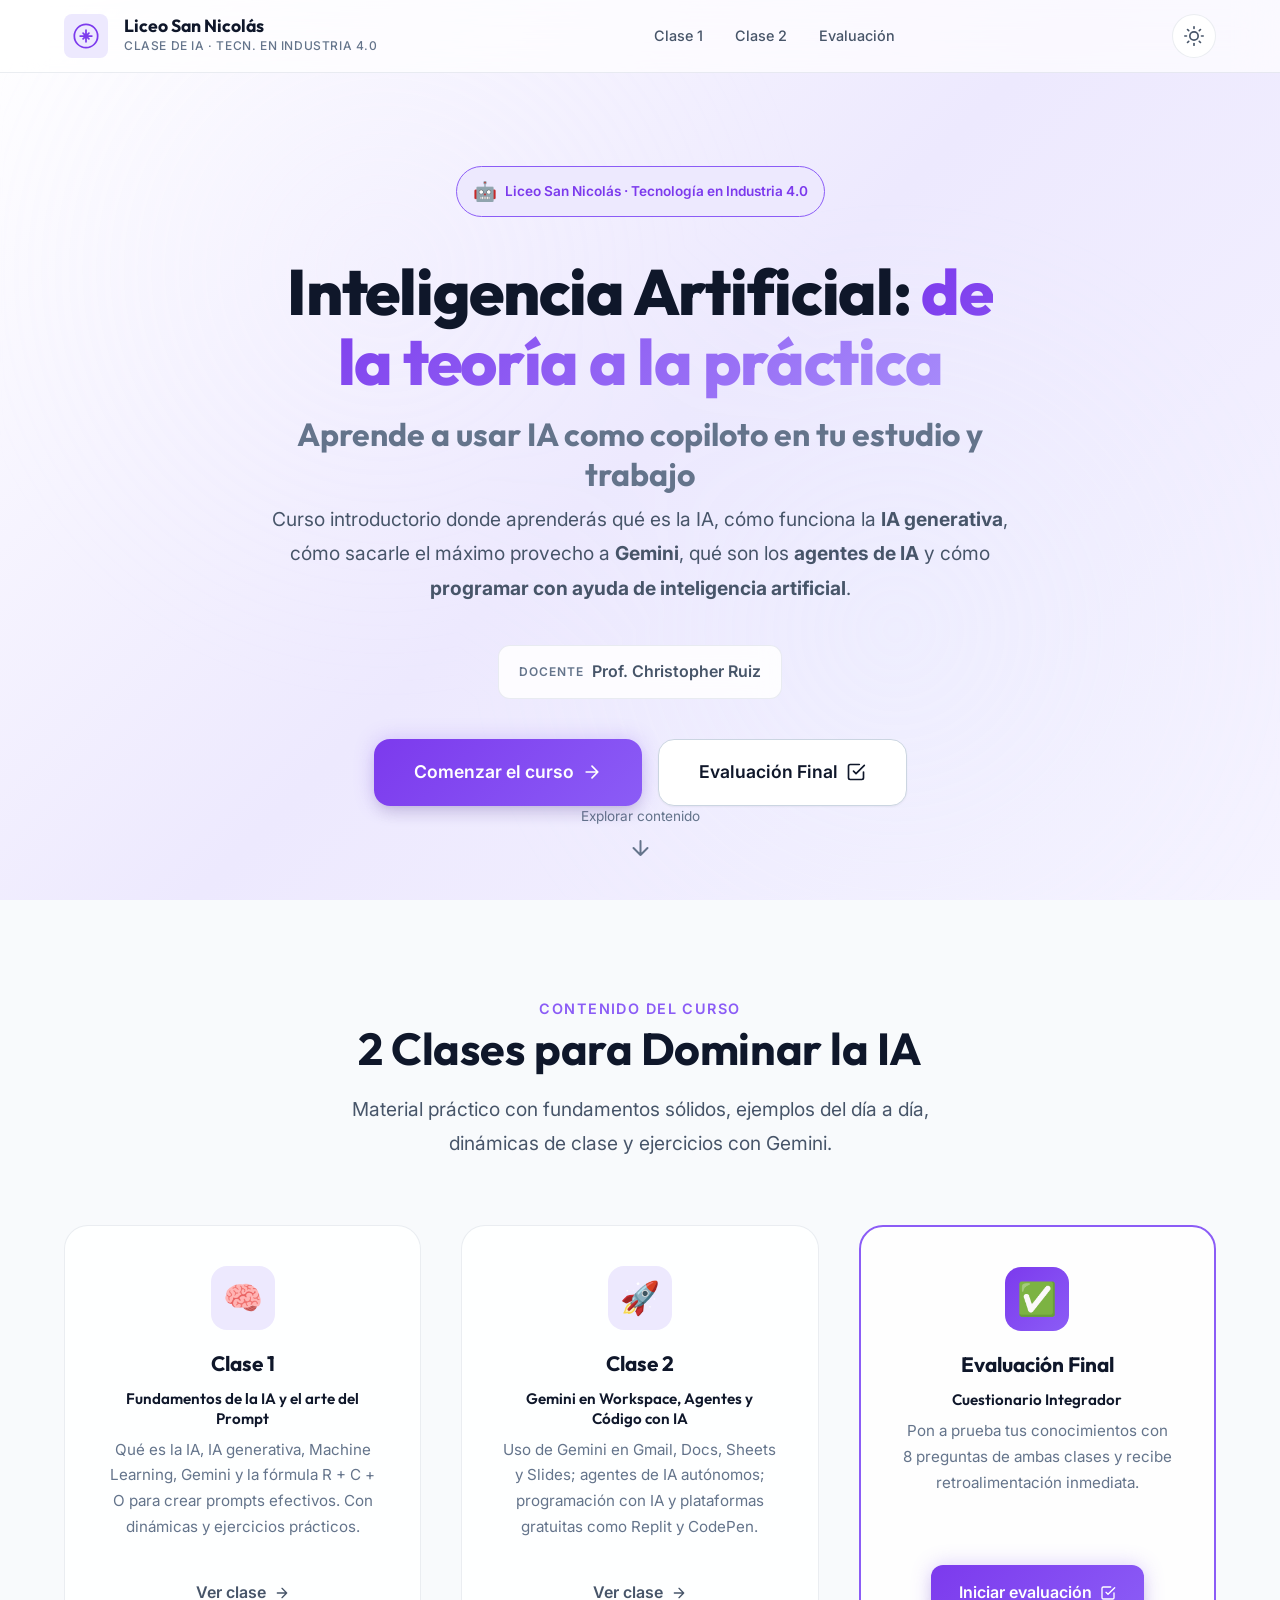
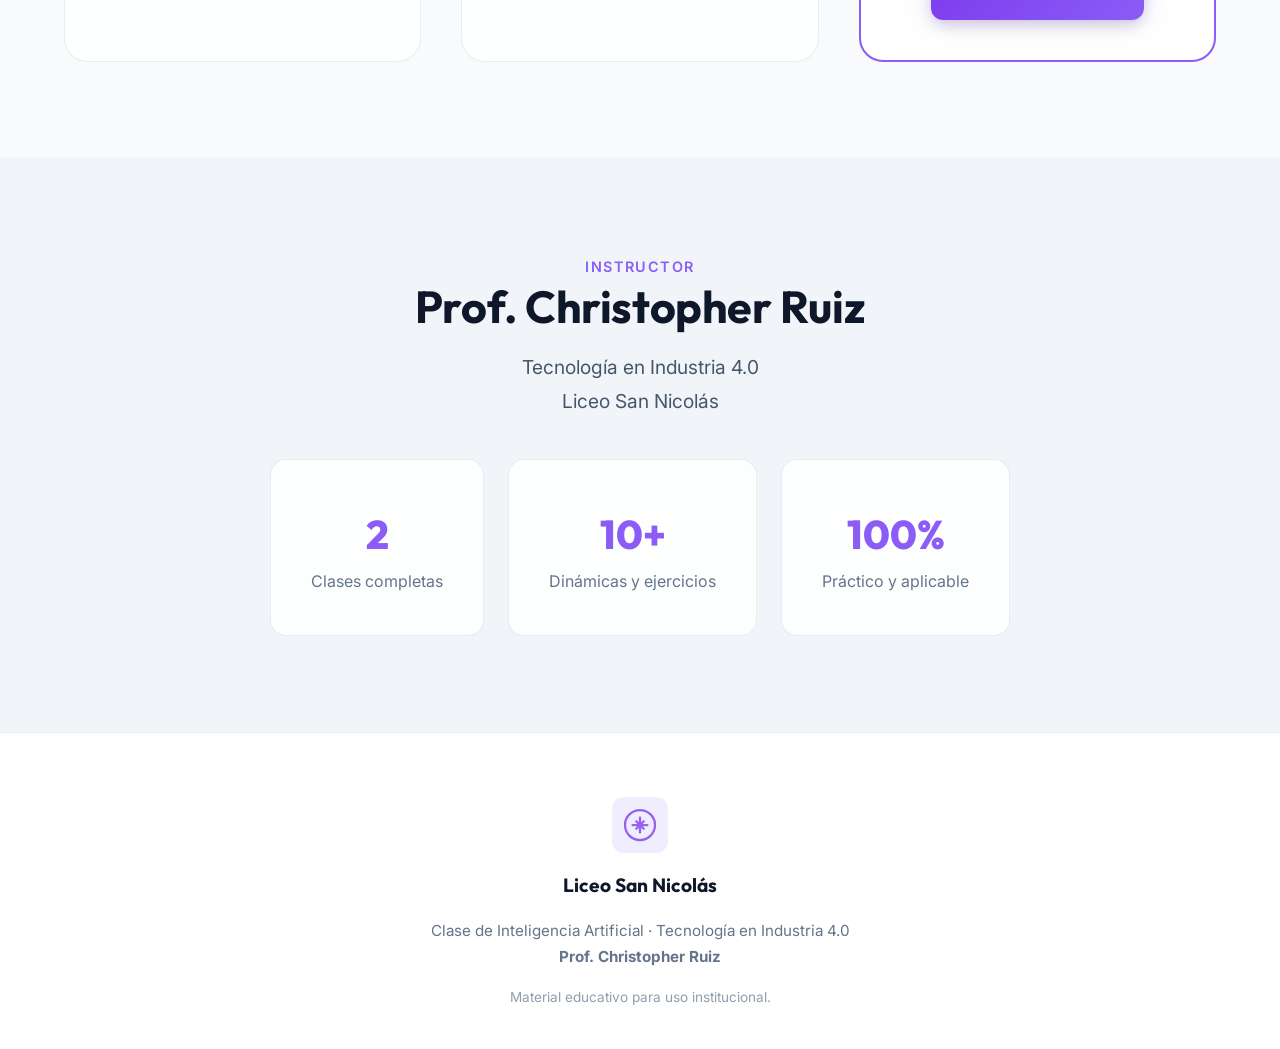
==== index.html @ 6910f7e6 "Clase de IA: curso introductorio con 2 clases, evaluacion y ejercicios practicos" ====
<!DOCTYPE html>
<html lang="es">
<head>
  <meta charset="UTF-8">
  <meta name="viewport" content="width=device-width, initial-scale=1.0">
  <title>Introducción a la Inteligencia Artificial | Liceo San Nicolás</title>
  <meta name="description" content="Curso introductorio de Inteligencia Artificial para Tecnología en Industria 4.0: IA generativa, Gemini, agentes de IA y programación con IA.">
  <link rel="stylesheet" href="assets/css/main.css">
  <link rel="stylesheet" href="assets/css/animations.css">
</head>
<body>
  <!-- NAVBAR -->
  <nav class="navbar" role="navigation" aria-label="Navegación principal">
    <div class="navbar-inner">
      <a href="index.html" class="navbar-brand">
        <svg width="44" height="44" viewBox="0 0 24 24" fill="none" xmlns="http://www.w3.org/2000/svg" style="background: var(--accent-soft); border-radius: var(--radius-sm); padding: 8px;">
          <path d="M12 2C6.48 2 2 6.48 2 12C2 17.52 6.48 22 12 22C17.52 22 22 17.52 22 12C22 6.48 17.52 2 12 2Z" stroke="var(--accent-dark)" stroke-width="1.5"/>
          <path d="M12 7V17M7 12H17M9.5 9.5L14.5 14.5M14.5 9.5L9.5 14.5" stroke="var(--accent-dark)" stroke-width="1.5" stroke-linecap="round"/>
          <circle cx="12" cy="12" r="2" fill="var(--accent-dark)"/>
        </svg>
        <div class="brand-text">
          <span class="brand-name">Liceo San Nicolás</span>
          <span class="brand-sub">Clase de IA · Tecn. en Industria 4.0</span>
        </div>
      </a>

      <div class="navbar-nav" id="main-nav">
        <a href="clases/clase1.html" class="nav-link">Clase 1</a>
        <a href="clases/clase2.html" class="nav-link">Clase 2</a>
        <a href="evaluacion.html" class="nav-link">Evaluación</a>
      </div>

      <div class="navbar-actions">
        <button class="theme-toggle" aria-label="Cambiar tema" title="Cambiar entre tema claro y oscuro">
          <svg class="sun-icon" viewBox="0 0 24 24" fill="none" stroke="currentColor" stroke-width="2" stroke-linecap="round" stroke-linejoin="round"><circle cx="12" cy="12" r="5"/><line x1="12" y1="1" x2="12" y2="3"/><line x1="12" y1="21" x2="12" y2="23"/><line x1="4.22" y1="4.22" x2="5.64" y2="5.64"/><line x1="18.36" y1="18.36" x2="19.78" y2="19.78"/><line x1="1" y1="12" x2="3" y2="12"/><line x1="21" y1="12" x2="23" y2="12"/><line x1="4.22" y1="19.78" x2="5.64" y2="18.36"/><line x1="18.36" y1="5.64" x2="19.78" y2="4.22"/></svg>
          <svg class="moon-icon" viewBox="0 0 24 24" fill="none" stroke="currentColor" stroke-width="2" stroke-linecap="round" stroke-linejoin="round" style="display:none"><path d="M21 12.79A9 9 0 1 1 11.21 3 7 7 0 0 0 21 12.79z"/></svg>
        </button>
        <button class="mobile-menu-btn" aria-label="Abrir menú" aria-expanded="false" aria-controls="main-nav">
          <svg width="24" height="24" viewBox="0 0 24 24" fill="none" stroke="currentColor" stroke-width="2" stroke-linecap="round" stroke-linejoin="round"><line x1="3" y1="12" x2="21" y2="12"/><line x1="3" y1="6" x2="21" y2="6"/><line x1="3" y1="18" x2="21" y2="18"/></svg>
        </button>
      </div>
    </div>
  </nav>

  <!-- HERO / PORTADA -->
  <section class="hero" id="inicio">
    <div class="hero-bg" style="background: radial-gradient(circle at 30% 30%, var(--accent-soft), transparent 40%), radial-gradient(circle at 70% 70%, var(--info-soft), transparent 40%);"></div>
    <div class="hero-content">
      <div class="hero-badge">
        <span style="font-size: 1.2rem;">🤖</span>
        Liceo San Nicolás · Tecnología en Industria 4.0
      </div>
      <h1 class="hero-title display">
        Inteligencia Artificial: <span class="accent">de la teoría a la práctica</span>
      </h1>
      <p class="hero-subtitle heading-lg text-muted">
        Aprende a usar IA como copiloto en tu estudio y trabajo
      </p>
      <p class="body-lg" style="margin-bottom: var(--space-xl);">
        Curso introductorio donde aprenderás qué es la IA, cómo funciona la <strong>IA generativa</strong>, cómo sacarle el máximo provecho a <strong>Gemini</strong>, qué son los <strong>agentes de IA</strong> y cómo <strong>programar con ayuda de inteligencia artificial</strong>.
      </p>
      <div class="hero-professor">
        <span class="label">Docente</span>
        <span style="font-weight: 600;">Prof. Christopher Ruiz</span>
      </div>
      <div class="hero-actions">
        <a href="#clases" class="btn btn-primary btn-lg btn-shimmer ripple">
          Comenzar el curso
          <svg width="20" height="20" viewBox="0 0 24 24" fill="none" stroke="currentColor" stroke-width="2" stroke-linecap="round" stroke-linejoin="round"><path d="M5 12h14M12 5l7 7-7 7"/></svg>
        </a>
        <a href="evaluacion.html" class="btn btn-secondary btn-lg">
          Evaluación Final
          <svg width="20" height="20" viewBox="0 0 24 24" fill="none" stroke="currentColor" stroke-width="2" stroke-linecap="round" stroke-linejoin="round"><path d="M9 11l3 3L22 4"/><path d="M21 12v7a2 2 0 01-2 2H5a2 2 0 01-2-2V5a2 2 0 012-2h11"/></svg>
        </a>
      </div>
    </div>
    <a href="#clases" class="hero-scroll" aria-label="Desplazarse hacia abajo">
      <span>Explorar contenido</span>
      <svg viewBox="0 0 24 24" fill="none" stroke="currentColor" stroke-width="2" stroke-linecap="round" stroke-linejoin="round"><path d="M12 5v14M5 12l7 7 7-7"/></svg>
    </a>
  </section>

  <!-- CLASES -->
  <section class="section" id="clases">
    <div class="container">
      <div class="text-center reveal" style="margin-bottom: var(--space-2xl);">
        <p class="body-lg" style="color: var(--accent); font-weight: 600; text-transform: uppercase; letter-spacing: 0.1em; font-size: 0.9rem;">Contenido del Curso</p>
        <h2 class="heading-xl" style="margin-bottom: var(--space-md);">2 Clases para Dominar la IA</h2>
        <p class="body-lg" style="max-width: 650px; margin: 0 auto;">
          Material práctico con fundamentos sólidos, ejemplos del día a día, dinámicas de clase y ejercicios con Gemini.
        </p>
      </div>

      <div class="classes-grid">
        <!-- Clase 1 -->
        <a href="clases/clase1.html" class="class-card reveal reveal-delay-1 glow-card">
          <div class="class-card-icon">🧠</div>
          <h3>Clase 1</h3>
          <p class="heading-md" style="margin-bottom: var(--space-sm); color: var(--text-primary);">Fundamentos de la IA y el arte del Prompt</p>
          <p>Qué es la IA, IA generativa, Machine Learning, Gemini y la fórmula R + C + O para crear prompts efectivos. Con dinámicas y ejercicios prácticos.</p>
          <span class="btn btn-ghost" style="margin-top: auto;">
            Ver clase
            <svg width="16" height="16" viewBox="0 0 24 24" fill="none" stroke="currentColor" stroke-width="2" stroke-linecap="round" stroke-linejoin="round"><path d="M5 12h14M12 5l7 7-7 7"/></svg>
          </span>
        </a>

        <!-- Clase 2 -->
        <a href="clases/clase2.html" class="class-card reveal reveal-delay-2 glow-card">
          <div class="class-card-icon">🚀</div>
          <h3>Clase 2</h3>
          <p class="heading-md" style="margin-bottom: var(--space-sm); color: var(--text-primary);">Gemini en Workspace, Agentes y Código con IA</p>
          <p>Uso de Gemini en Gmail, Docs, Sheets y Slides; agentes de IA autónomos; programación con IA y plataformas gratuitas como Replit y CodePen.</p>
          <span class="btn btn-ghost" style="margin-top: auto;">
            Ver clase
            <svg width="16" height="16" viewBox="0 0 24 24" fill="none" stroke="currentColor" stroke-width="2" stroke-linecap="round" stroke-linejoin="round"><path d="M5 12h14M12 5l7 7-7 7"/></svg>
          </span>
        </a>

        <!-- Evaluación -->
        <a href="evaluacion.html" class="class-card reveal reveal-delay-3 glow-card" style="border: 2px solid var(--accent);">
          <div class="class-card-icon" style="background: linear-gradient(135deg, var(--accent-dark), var(--accent)); color: white;">✅</div>
          <h3>Evaluación Final</h3>
          <p class="heading-md" style="margin-bottom: var(--space-sm); color: var(--text-primary);">Cuestionario Integrador</p>
          <p>Pon a prueba tus conocimientos con 8 preguntas de ambas clases y recibe retroalimentación inmediata.</p>
          <span class="btn btn-primary" style="margin-top: auto;">
            Iniciar evaluación
            <svg width="16" height="16" viewBox="0 0 24 24" fill="none" stroke="currentColor" stroke-width="2" stroke-linecap="round" stroke-linejoin="round"><path d="M9 11l3 3L22 4"/><path d="M21 12v7a2 2 0 01-2 2H5a2 2 0 01-2-2V5a2 2 0 012-2h11"/></svg>
          </span>
        </a>
      </div>
    </div>
  </section>

  <!-- INFO DOCENTE -->
  <section class="section" style="background: var(--bg-tertiary);">
    <div class="container">
      <div class="text-center reveal">
        <p class="body-lg" style="color: var(--accent); font-weight: 600; text-transform: uppercase; letter-spacing: 0.1em; font-size: 0.9rem;">Instructor</p>
        <h2 class="heading-xl" style="margin-bottom: var(--space-md);">Prof. Christopher Ruiz</h2>
        <p class="body-lg" style="max-width: 600px; margin: 0 auto var(--space-xl);">
          Tecnología en Industria 4.0<br>
          Liceo San Nicolás
        </p>
        <div style="display: flex; gap: var(--space-lg); justify-content: center; flex-wrap: wrap;">
          <div class="card" style="padding: var(--space-xl); text-align: center; min-width: 200px;">
            <div style="font-size: 2.5rem; font-weight: 800; color: var(--accent); font-family: var(--font-heading);">2</div>
            <div class="text-muted">Clases completas</div>
          </div>
          <div class="card" style="padding: var(--space-xl); text-align: center; min-width: 200px;">
            <div style="font-size: 2.5rem; font-weight: 800; color: var(--accent); font-family: var(--font-heading);">10+</div>
            <div class="text-muted">Dinámicas y ejercicios</div>
          </div>
          <div class="card" style="padding: var(--space-xl); text-align: center; min-width: 200px;">
            <div style="font-size: 2.5rem; font-weight: 800; color: var(--accent); font-family: var(--font-heading);">100%</div>
            <div class="text-muted">Práctico y aplicable</div>
          </div>
        </div>
      </div>
    </div>
  </section>

  <!-- FOOTER -->
  <footer class="footer">
    <div class="container">
      <div class="footer-inner">
        <svg width="56" height="56" viewBox="0 0 24 24" fill="none" xmlns="http://www.w3.org/2000/svg" class="footer-logo" style="background: var(--accent-soft); border-radius: var(--radius-md); padding: 10px;">
          <path d="M12 2C6.48 2 2 6.48 2 12C2 17.52 6.48 22 12 22C17.52 22 22 17.52 22 12C22 6.48 17.52 2 12 2Z" stroke="var(--accent-dark)" stroke-width="1.5"/>
          <path d="M12 7V17M7 12H17M9.5 9.5L14.5 14.5M14.5 9.5L9.5 14.5" stroke="var(--accent-dark)" stroke-width="1.5" stroke-linecap="round"/>
          <circle cx="12" cy="12" r="2" fill="var(--accent-dark)"/>
        </svg>
        <div class="footer-brand">Liceo San Nicolás</div>
        <div class="footer-info">
          Clase de Inteligencia Artificial · Tecnología en Industria 4.0<br>
          <strong>Prof. Christopher Ruiz</strong>
        </div>
        <div class="footer-credit">
          Material educativo para uso institucional.
        </div>
      </div>
    </div>
  </footer>

  <script src="assets/js/theme.js"></script>
  <script src="assets/js/utils.js"></script>
</body>
</html>
---- assets/css/main.css ----
/* ============================================
   SISTEMA DE DISEÑO - Clases de IA
   Tema claro por defecto | Tema oscuro toggle
   ============================================ */

@import url('https://fonts.googleapis.com/css2?family=Inter:wght@300;400;500;600;700;800;900&family=Outfit:wght@400;500;600;700;800&display=swap');

/* ---------- Variables CSS ---------- */
:root {
  /* Tipografía */
  --font-body: 'Inter', system-ui, -apple-system, sans-serif;
  --font-heading: 'Outfit', 'Inter', sans-serif;

  /* Colores base - Tema CLARO */
  --bg-primary: #f8fafc;
  --bg-secondary: #ffffff;
  --bg-tertiary: #f1f5f9;
  --bg-hero: linear-gradient(135deg, #ffffff 0%, #ede9fe 50%, #f5f3ff 100%);
  --bg-card: rgba(255, 255, 255, 0.85);
  --bg-glass: rgba(255, 255, 255, 0.7);

  --text-primary: #0f172a;
  --text-secondary: #475569;
  --text-muted: #64748b;
  --text-inverse: #ffffff;

  --accent: #8b5cf6;
  --accent-light: #a78bfa;
  --accent-dark: #7c3aed;
  --accent-soft: #ede9fe;

  --warning: #f59e0b;
  --warning-soft: #fef3c7;
  --danger: #ef4444;
  --danger-soft: #fee2e2;
  --success: #22c55e;
  --success-soft: #dcfce7;
  --info: #0ea5e9;
  --info-soft: #e0f2fe;

  --border: rgba(148, 163, 184, 0.2);
  --border-strong: #cbd5e1;
  --shadow-sm: 0 1px 2px 0 rgba(0, 0, 0, 0.05);
  --shadow: 0 4px 6px -1px rgba(0, 0, 0, 0.08), 0 2px 4px -2px rgba(0, 0, 0, 0.04);
  --shadow-md: 0 10px 15px -3px rgba(0, 0, 0, 0.1), 0 4px 6px -4px rgba(0, 0, 0, 0.05);
  --shadow-lg: 0 20px 25px -5px rgba(0, 0, 0, 0.1), 0 8px 10px -6px rgba(0, 0, 0, 0.05);
  --shadow-glow: 0 0 40px rgba(139, 92, 246, 0.15);

  /* Espaciado */
  --space-xs: 0.25rem;
  --space-sm: 0.5rem;
  --space-md: 1rem;
  --space-lg: 1.5rem;
  --space-xl: 2.5rem;
  --space-2xl: 4rem;
  --space-3xl: 6rem;

  /* Bordes */
  --radius-sm: 8px;
  --radius-md: 12px;
  --radius-lg: 16px;
  --radius-xl: 24px;
  --radius-full: 9999px;

  /* Transiciones */
  --transition-fast: 150ms ease;
  --transition-base: 250ms ease;
  --transition-slow: 400ms ease;
}

/* ---------- Tema OSCURO ---------- */
[data-theme="dark"] {
  --bg-primary: #0b0f19;
  --bg-secondary: #0f172a;
  --bg-tertiary: #1e293b;
  --bg-hero: linear-gradient(135deg, #0b0f19 0%, #1e1b4b 50%, #0f172a 100%);
  --bg-card: rgba(15, 23, 42, 0.85);
  --bg-glass: rgba(15, 23, 42, 0.7);

  --text-primary: #f8fafc;
  --text-secondary: #cbd5e1;
  --text-muted: #94a3b8;
  --text-inverse: #0f172a;

  --accent: #a78bfa;
  --accent-light: #c4b5fd;
  --accent-dark: #8b5cf6;
  --accent-soft: rgba(167, 139, 250, 0.15);

  --warning: #fbbf24;
  --warning-soft: rgba(251, 191, 36, 0.15);
  --danger: #f87171;
  --danger-soft: rgba(248, 113, 113, 0.15);
  --success: #4ade80;
  --success-soft: rgba(74, 222, 128, 0.15);
  --info: #38bdf8;
  --info-soft: rgba(56, 189, 248, 0.15);

  --border: rgba(148, 163, 184, 0.15);
  --border-strong: #334155;
  --shadow-sm: 0 1px 2px 0 rgba(0, 0, 0, 0.3);
  --shadow: 0 4px 6px -1px rgba(0, 0, 0, 0.3), 0 2px 4px -2px rgba(0, 0, 0, 0.2);
  --shadow-md: 0 10px 15px -3px rgba(0, 0, 0, 0.4), 0 4px 6px -4px rgba(0, 0, 0, 0.3);
  --shadow-lg: 0 20px 25px -5px rgba(0, 0, 0, 0.5), 0 8px 10px -6px rgba(0, 0, 0, 0.4);
  --shadow-glow: 0 0 40px rgba(167, 139, 250, 0.2);
}

/* ---------- Reset & Base ---------- */
*, *::before, *::after {
  box-sizing: border-box;
  margin: 0;
  padding: 0;
}

html {
  scroll-behavior: smooth;
  font-size: 16px;
}

body {
  font-family: var(--font-body);
  background: var(--bg-primary);
  color: var(--text-primary);
  line-height: 1.7;
  transition: background-color var(--transition-slow), color var(--transition-slow);
  -webkit-font-smoothing: antialiased;
  -moz-osx-font-smoothing: grayscale;
}

img {
  max-width: 100%;
  height: auto;
  display: block;
}

a {
  color: var(--accent-dark);
  text-decoration: none;
  transition: color var(--transition-fast);
}

a:hover {
  color: var(--accent);
}

/* ---------- Utilidades ---------- */
.container {
  width: 100%;
  max-width: 1200px;
  margin: 0 auto;
  padding: 0 var(--space-lg);
}

.section {
  padding: var(--space-3xl) 0;
}

.section-sm {
  padding: var(--space-2xl) 0;
}

.text-center { text-align: center; }
.text-left { text-align: left; }

/* Tipografía fluida */
.display {
  font-family: var(--font-heading);
  font-size: clamp(2.5rem, 5vw, 4rem);
  font-weight: 800;
  line-height: 1.1;
  letter-spacing: -0.02em;
}

.heading-xl {
  font-family: var(--font-heading);
  font-size: clamp(1.8rem, 3.5vw, 2.8rem);
  font-weight: 700;
  line-height: 1.2;
  letter-spacing: -0.01em;
}

.heading-lg {
  font-family: var(--font-heading);
  font-size: clamp(1.4rem, 2.5vw, 2rem);
  font-weight: 700;
  line-height: 1.25;
}

.heading-md {
  font-family: var(--font-heading);
  font-size: clamp(1.1rem, 1.8vw, 1.4rem);
  font-weight: 600;
  line-height: 1.3;
}

.body-lg {
  font-size: clamp(1.05rem, 1.5vw, 1.2rem);
  color: var(--text-secondary);
  line-height: 1.8;
}

.body-md {
  font-size: 1rem;
  color: var(--text-secondary);
  line-height: 1.75;
}

.text-muted { color: var(--text-muted); }

/* ---------- Botones ---------- */
.btn {
  display: inline-flex;
  align-items: center;
  justify-content: center;
  gap: var(--space-sm);
  padding: 0.875rem 1.75rem;
  font-family: var(--font-body);
  font-size: 1rem;
  font-weight: 600;
  border-radius: var(--radius-md);
  border: none;
  cursor: pointer;
  transition: all var(--transition-base);
  position: relative;
  overflow: hidden;
}

.btn-primary {
  background: linear-gradient(135deg, var(--accent-dark) 0%, var(--accent) 100%);
  color: var(--text-inverse);
  box-shadow: var(--shadow-md), 0 0 20px rgba(139, 92, 246, 0.3);
}

.btn-primary:hover {
  transform: translateY(-2px);
  box-shadow: var(--shadow-lg), 0 0 30px rgba(139, 92, 246, 0.4);
}

.btn-primary:active {
  transform: translateY(0);
}

.btn-secondary {
  background: var(--bg-secondary);
  color: var(--text-primary);
  border: 1px solid var(--border-strong);
  box-shadow: var(--shadow-sm);
}

.btn-secondary:hover {
  background: var(--bg-tertiary);
  transform: translateY(-1px);
  box-shadow: var(--shadow);
}

.btn-ghost {
  background: transparent;
  color: var(--text-secondary);
  border: 1px solid transparent;
}

.btn-ghost:hover {
  background: var(--bg-tertiary);
  color: var(--text-primary);
}

.btn-lg {
  padding: 1.1rem 2.5rem;
  font-size: 1.1rem;
  border-radius: var(--radius-lg);
}

/* ---------- Navbar ---------- */
.navbar {
  position: fixed;
  top: 0;
  left: 0;
  right: 0;
  z-index: 1000;
  background: var(--bg-glass);
  backdrop-filter: blur(20px) saturate(180%);
  -webkit-backdrop-filter: blur(20px) saturate(180%);
  border-bottom: 1px solid var(--border);
  transition: all var(--transition-base);
}

.navbar.scrolled {
  box-shadow: var(--shadow-md);
}

.navbar-inner {
  display: flex;
  align-items: center;
  justify-content: space-between;
  height: 72px;
  max-width: 1200px;
  margin: 0 auto;
  padding: 0 var(--space-lg);
}

.navbar-brand {
  display: flex;
  align-items: center;
  gap: var(--space-md);
  text-decoration: none;
}

.navbar-brand img {
  height: 44px;
  width: auto;
  border-radius: var(--radius-sm);
  transition: transform var(--transition-base);
}

.navbar-brand:hover img {
  transform: scale(1.05);
}

.brand-text {
  display: flex;
  flex-direction: column;
}

.brand-name {
  font-family: var(--font-heading);
  font-size: 1.1rem;
  font-weight: 700;
  color: var(--text-primary);
  line-height: 1.2;
}

.brand-sub {
  font-size: 0.75rem;
  color: var(--text-muted);
  font-weight: 500;
  text-transform: uppercase;
  letter-spacing: 0.05em;
}

.navbar-nav {
  display: flex;
  align-items: center;
  gap: var(--space-xs);
}

.nav-link {
  padding: 0.5rem 0.875rem;
  font-size: 0.9rem;
  font-weight: 500;
  color: var(--text-secondary);
  border-radius: var(--radius-sm);
  transition: all var(--transition-fast);
  white-space: nowrap;
}

.nav-link:hover {
  background: var(--accent-soft);
  color: var(--accent-dark);
}

.nav-link.active {
  background: var(--accent-soft);
  color: var(--accent-dark);
  font-weight: 600;
}

.navbar-actions {
  display: flex;
  align-items: center;
  gap: var(--space-md);
}

/* Theme toggle */
.theme-toggle {
  width: 44px;
  height: 44px;
  border-radius: var(--radius-full);
  border: 1px solid var(--border);
  background: var(--bg-secondary);
  color: var(--text-secondary);
  cursor: pointer;
  display: flex;
  align-items: center;
  justify-content: center;
  transition: all var(--transition-base);
  position: relative;
}

.theme-toggle:hover {
  background: var(--bg-tertiary);
  transform: rotate(15deg);
}

.theme-toggle svg {
  width: 20px;
  height: 20px;
  transition: transform var(--transition-slow);
}

[data-theme="dark"] .theme-toggle .sun-icon { display: none; }
[data-theme="light"] .theme-toggle .moon-icon { display: none; }

/* Mobile menu */
.mobile-menu-btn {
  display: none;
  width: 44px;
  height: 44px;
  border-radius: var(--radius-md);
  border: 1px solid var(--border);
  background: var(--bg-secondary);
  color: var(--text-primary);
  cursor: pointer;
  align-items: center;
  justify-content: center;
}

/* ---------- Hero / Portada ---------- */
.hero {
  min-height: 100vh;
  display: flex;
  align-items: center;
  justify-content: center;
  position: relative;
  padding-top: 72px;
  overflow: hidden;
  background: var(--bg-hero);
}

.hero-bg {
  position: absolute;
  inset: 0;
  z-index: 0;
  opacity: 0.12;
  background-size: cover;
  background-position: center;
  filter: blur(2px);
  transition: opacity var(--transition-slow);
}

[data-theme="dark"] .hero-bg {
  opacity: 0.08;
}

.hero-content {
  position: relative;
  z-index: 1;
  text-align: center;
  max-width: 800px;
  padding: var(--space-2xl) var(--space-lg);
}

.hero-badge {
  display: inline-flex;
  align-items: center;
  gap: var(--space-sm);
  padding: 0.5rem 1rem;
  background: var(--accent-soft);
  border: 1px solid var(--accent);
  border-radius: var(--radius-full);
  font-size: 0.85rem;
  font-weight: 600;
  color: var(--accent-dark);
  margin-bottom: var(--space-xl);
  animation: fadeInUp 0.8s ease both;
}

.hero-badge img {
  height: 28px;
  width: auto;
}

.hero-title {
  margin-bottom: var(--space-md);
  animation: fadeInUp 0.8s ease 0.1s both;
}

.hero-title .accent {
  background: linear-gradient(135deg, var(--accent-dark) 0%, var(--accent-light) 100%);
  -webkit-background-clip: text;
  -webkit-text-fill-color: transparent;
  background-clip: text;
}

.hero-subtitle {
  margin-bottom: var(--space-sm);
  animation: fadeInUp 0.8s ease 0.2s both;
}

.hero-professor {
  display: inline-flex;
  align-items: center;
  gap: var(--space-sm);
  padding: 0.75rem 1.25rem;
  background: var(--bg-card);
  border: 1px solid var(--border);
  border-radius: var(--radius-md);
  font-size: 1rem;
  color: var(--text-secondary);
  margin-bottom: var(--space-xl);
  animation: fadeInUp 0.8s ease 0.3s both;
  backdrop-filter: blur(10px);
}

.hero-professor .label {
  font-size: 0.75rem;
  text-transform: uppercase;
  letter-spacing: 0.08em;
  color: var(--text-muted);
  font-weight: 600;
}

.hero-actions {
  display: flex;
  gap: var(--space-md);
  justify-content: center;
  flex-wrap: wrap;
  animation: fadeInUp 0.8s ease 0.4s both;
}

.hero-scroll {
  position: absolute;
  bottom: var(--space-xl);
  left: 50%;
  transform: translateX(-50%);
  display: flex;
  flex-direction: column;
  align-items: center;
  gap: var(--space-sm);
  color: var(--text-muted);
  font-size: 0.85rem;
  animation: bounce 2s infinite;
  cursor: pointer;
}

.hero-scroll svg {
  width: 24px;
  height: 24px;
}

/* ---------- Cards ---------- */
.card {
  background: var(--bg-card);
  border: 1px solid var(--border);
  border-radius: var(--radius-lg);
  overflow: hidden;
  transition: all var(--transition-base);
  backdrop-filter: blur(10px);
}

.card:hover {
  transform: translateY(-4px);
  box-shadow: var(--shadow-lg);
  border-color: var(--border-strong);
}

.card-header {
  display: flex;
  align-items: center;
  gap: var(--space-md);
  padding: var(--space-lg) var(--space-xl);
  background: linear-gradient(90deg, var(--bg-tertiary) 0%, var(--bg-secondary) 100%);
  border-bottom: 1px solid var(--border);
}

.card-icon {
  width: 48px;
  height: 48px;
  border-radius: var(--radius-md);
  display: flex;
  align-items: center;
  justify-content: center;
  font-size: 1.5rem;
  background: var(--accent-soft);
  flex-shrink: 0;
  transition: transform var(--transition-base);
}

.card:hover .card-icon {
  transform: scale(1.1) rotate(-5deg);
}

.card-header h3 {
  font-family: var(--font-heading);
  font-size: 1.25rem;
  font-weight: 600;
  color: var(--text-primary);
}

.card-body {
  padding: var(--space-xl);
}

.card-body p {
  margin-bottom: var(--space-md);
  text-align: justify;
}

.card-body p:last-child {
  margin-bottom: 0;
}

.card-body ul,
.card-body ol {
  margin: var(--space-md) 0 var(--space-md) var(--space-lg);
}

.card-body li {
  margin-bottom: var(--space-sm);
  padding-left: var(--space-sm);
}

.card-body li::marker {
  color: var(--accent);
}

.card-body strong {
  color: var(--accent-dark);
  font-weight: 600;
}

/* ---------- Cajas de alerta / info ---------- */
.alert-box {
  padding: var(--space-lg);
  border-radius: 0 var(--radius-md) var(--radius-md) 0;
  margin: var(--space-lg) 0;
  position: relative;
  border-left: 4px solid;
}

.alert-box::before {
  content: '';
  position: absolute;
  inset: 0;
  border-radius: 0 var(--radius-md) var(--radius-md) 0;
  opacity: 0.5;
  z-index: -1;
}

.alert-info {
  border-color: var(--info);
  background: var(--info-soft);
}

.alert-warning {
  border-color: var(--warning);
  background: var(--warning-soft);
}

.alert-danger {
  border-color: var(--danger);
  background: var(--danger-soft);
}

.alert-success {
  border-color: var(--success);
  background: var(--success-soft);
}

/* ---------- Media / Imágenes ---------- */
.media-frame {
  width: 100%;
  border-radius: var(--radius-md);
  overflow: hidden;
  margin: var(--space-lg) 0;
  border: 1px solid var(--border);
  position: relative;
}

.media-frame img {
  width: 100%;
  height: auto;
  transition: transform var(--transition-slow);
}

.media-frame:hover img {
  transform: scale(1.03);
}

.media-caption {
  padding: var(--space-md) var(--space-lg);
  font-size: 0.875rem;
  color: var(--text-muted);
  background: var(--bg-secondary);
  border-top: 1px solid var(--border);
  font-style: italic;
}

.video-placeholder {
  aspect-ratio: 16/9;
  display: flex;
  flex-direction: column;
  align-items: center;
  justify-content: center;
  background: linear-gradient(135deg, var(--bg-tertiary) 0%, var(--bg-secondary) 100%);
  color: var(--text-muted);
  gap: var(--space-md);
}

.video-placeholder svg {
  width: 64px;
  height: 64px;
  opacity: 0.6;
  transition: transform var(--transition-base);
}

.media-frame:hover .video-placeholder svg {
  transform: scale(1.1);
}

/* ---------- Diagramas CSS ---------- */
.diagram {
  margin: var(--space-lg) 0;
  padding: var(--space-lg);
  background: var(--bg-tertiary);
  border-radius: var(--radius-lg);
  border: 1px dashed var(--border-strong);
}

.diagram-caption {
  text-align: center;
  margin-top: var(--space-md);
  font-size: 0.875rem;
  color: var(--text-muted);
  font-style: italic;
}

/* Pirámide */
.pyramid {
  display: flex;
  flex-direction: column;
  align-items: center;
  gap: var(--space-sm);
}

.pyramid-level {
  display: flex;
  align-items: center;
  justify-content: center;
  color: var(--text-inverse);
  font-weight: 700;
  text-align: center;
  padding: 1rem;
  border-radius: var(--radius-md);
  box-shadow: var(--shadow);
  transition: all var(--transition-base);
  cursor: default;
}

.pyramid-level:hover {
  transform: scale(1.02);
  box-shadow: var(--shadow-md);
}

.pyramid-level.l1 { width: 55%; background: linear-gradient(135deg, var(--accent-dark) 0%, var(--accent) 100%); }
.pyramid-level.l2 { width: 70%; background: linear-gradient(135deg, var(--accent) 0%, var(--accent-light) 100%); color: var(--text-inverse); }
.pyramid-level.l3 { width: 85%; background: linear-gradient(135deg, var(--accent-light) 0%, #ddd6fe 100%); color: var(--text-primary); }
.pyramid-level.l4 { width: 100%; background: var(--bg-secondary); color: var(--text-primary); border: 2px solid var(--accent); }

/* ---------- Tips desplegables ---------- */
.tip-toggle {
  width: 100%;
  display: flex;
  align-items: center;
  justify-content: space-between;
  gap: var(--space-md);
  padding: var(--space-md) var(--space-lg);
  margin-top: var(--space-lg);
  background: linear-gradient(90deg, var(--warning-soft) 0%, transparent 100%);
  border: 1px solid var(--warning);
  border-radius: var(--radius-md);
  color: #9a3412;
  font-weight: 700;
  font-size: 1rem;
  cursor: pointer;
  transition: all var(--transition-base);
  font-family: var(--font-body);
}

.tip-toggle:hover {
  background: var(--warning-soft);
  transform: translateX(4px);
}

.tip-toggle .chevron {
  transition: transform var(--transition-slow);
  flex-shrink: 0;
}

.tip-toggle.open .chevron {
  transform: rotate(180deg);
}

.tip-content {
  display: none;
  padding: var(--space-lg);
  margin-top: var(--space-md);
  background: var(--bg-secondary);
  border: 1px dashed var(--warning);
  border-radius: var(--radius-md);
  animation: fadeIn 0.3s ease;
}

.tip-content.show {
  display: block;
}

/* ---------- Quiz ---------- */
.quiz-question {
  background: var(--bg-secondary);
  border: 1px solid var(--border);
  border-radius: var(--radius-lg);
  padding: var(--space-lg);
  margin-bottom: var(--space-lg);
  transition: all var(--transition-base);
}

.quiz-question:hover {
  border-color: var(--border-strong);
  box-shadow: var(--shadow-sm);
}

.quiz-question p {
  font-weight: 700;
  margin-bottom: var(--space-md);
  font-size: 1.05rem;
}

.quiz-options label {
  display: flex;
  align-items: center;
  gap: var(--space-sm);
  padding: var(--space-md);
  margin-bottom: var(--space-sm);
  border-radius: var(--radius-md);
  border: 1px solid var(--border);
  cursor: pointer;
  transition: all var(--transition-fast);
}

.quiz-options label:hover {
  background: var(--bg-tertiary);
  border-color: var(--accent);
}

.quiz-options input[type="radio"] {
  width: 20px;
  height: 20px;
  accent-color: var(--accent);
  flex-shrink: 0;
}

.quiz-feedback {
  margin-top: var(--space-md);
  padding: var(--space-md);
  border-radius: var(--radius-md);
  display: none;
  font-weight: 600;
}

.quiz-feedback.correct {
  background: var(--success-soft);
  color: var(--success);
  display: block;
}

.quiz-feedback.incorrect {
  background: var(--danger-soft);
  color: var(--danger);
  display: block;
}

.btn-check {
  margin-top: var(--space-md);
  padding: 0.75rem 1.5rem;
  background: var(--accent);
  color: var(--text-inverse);
  border: none;
  border-radius: var(--radius-md);
  font-weight: 700;
  cursor: pointer;
  transition: all var(--transition-base);
  font-family: var(--font-body);
}

.btn-check:hover {
  background: var(--accent-dark);
  transform: translateY(-1px);
  box-shadow: var(--shadow);
}

/* ---------- Footer ---------- */
.footer {
  background: var(--bg-secondary);
  border-top: 1px solid var(--border);
  padding: var(--space-2xl) 0 var(--space-xl);
}

.footer-inner {
  display: flex;
  flex-direction: column;
  align-items: center;
  gap: var(--space-md);
  text-align: center;
}

.footer-logo {
  height: 56px;
  width: auto;
  opacity: 0.8;
  transition: opacity var(--transition-base);
}

.footer-logo:hover {
  opacity: 1;
}

.footer-brand {
  font-family: var(--font-heading);
  font-size: 1.2rem;
  font-weight: 700;
  color: var(--text-primary);
}

.footer-info {
  color: var(--text-muted);
  font-size: 0.95rem;
  max-width: 500px;
  line-height: 1.7;
}

.footer-credit {
  font-size: 0.85rem;
  color: var(--text-muted);
  opacity: 0.7;
}

/* ---------- Animaciones ---------- */
@keyframes fadeIn {
  from { opacity: 0; }
  to { opacity: 1; }
}

@keyframes fadeInUp {
  from {
    opacity: 0;
    transform: translateY(30px);
  }
  to {
    opacity: 1;
    transform: translateY(0);
  }
}

@keyframes slideIn {
  from {
    opacity: 0;
    transform: translateX(-20px);
  }
  to {
    opacity: 1;
    transform: translateX(0);
  }
}

@keyframes bounce {
  0%, 20%, 50%, 80%, 100% { transform: translateX(-50%) translateY(0); }
  40% { transform: translateX(-50%) translateY(-10px); }
  60% { transform: translateX(-50%) translateY(-5px); }
}

@keyframes pulse-glow {
  0%, 100% { box-shadow: 0 0 20px rgba(139, 92, 246, 0.3); }
  50% { box-shadow: 0 0 40px rgba(139, 92, 246, 0.5); }
}

/* Animación de entrada al scroll */
.reveal {
  opacity: 0;
  transform: translateY(40px);
  transition: opacity 0.8s ease, transform 0.8s ease;
}

.reveal.visible {
  opacity: 1;
  transform: translateY(0);
}

.reveal-delay-1 { transition-delay: 0.1s; }
.reveal-delay-2 { transition-delay: 0.2s; }
.reveal-delay-3 { transition-delay: 0.3s; }
.reveal-delay-4 { transition-delay: 0.4s; }

/* ---------- Clases de página ---------- */
.page-header {
  text-align: center;
  margin-bottom: var(--space-2xl);
  padding: var(--space-2xl);
  background: var(--bg-card);
  border-radius: var(--radius-xl);
  box-shadow: var(--shadow);
  border-top: 4px solid var(--accent);
  backdrop-filter: blur(10px);
}

.page-header h2 {
  font-family: var(--font-heading);
  color: var(--accent-dark);
  margin-bottom: var(--space-sm);
}

.page-header p {
  color: var(--text-muted);
  font-size: 1.1rem;
  max-width: 600px;
  margin: 0 auto;
}

/* ---------- Grid de clases ---------- */
.classes-grid {
  display: grid;
  grid-template-columns: repeat(auto-fit, minmax(300px, 1fr));
  gap: var(--space-xl);
}

.class-card {
  background: var(--bg-card);
  border: 1px solid var(--border);
  border-radius: var(--radius-xl);
  padding: var(--space-xl);
  text-align: center;
  transition: all var(--transition-base);
  position: relative;
  overflow: hidden;
  display: flex;
  flex-direction: column;
  align-items: center;
}

.class-card::before {
  content: '';
  position: absolute;
  top: 0;
  left: 0;
  right: 0;
  height: 4px;
  background: linear-gradient(90deg, var(--accent-dark) 0%, var(--accent-light) 100%);
  opacity: 0;
  transition: opacity var(--transition-base);
}

.class-card:hover::before {
  opacity: 1;
}

.class-card:hover {
  transform: translateY(-6px);
  box-shadow: var(--shadow-lg), var(--shadow-glow);
  border-color: var(--accent);
}

.class-card-icon {
  width: 64px;
  height: 64px;
  margin: 0 auto var(--space-md);
  border-radius: var(--radius-lg);
  background: var(--accent-soft);
  display: flex;
  align-items: center;
  justify-content: center;
  font-size: 2rem;
  transition: transform var(--transition-base);
}

.class-card:hover .class-card-icon {
  transform: scale(1.1) rotate(-5deg);
}

.class-card h3 {
  font-family: var(--font-heading);
  font-size: 1.3rem;
  margin-bottom: var(--space-sm);
  color: var(--text-primary);
}

.class-card p {
  color: var(--text-muted);
  font-size: 0.95rem;
  margin-bottom: var(--space-lg);
}

/* ---------- Línea de tiempo de clase ---------- */
.class-timeline {
  display: flex;
  flex-direction: column;
  gap: var(--space-lg);
  margin: var(--space-xl) 0;
}

.timeline-item {
  display: flex;
  gap: var(--space-lg);
  padding: var(--space-lg);
  background: var(--bg-secondary);
  border: 1px solid var(--border);
  border-radius: var(--radius-lg);
  transition: all var(--transition-base);
}

.timeline-item:hover {
  border-color: var(--accent);
  box-shadow: var(--shadow);
}

.timeline-time {
  flex-shrink: 0;
  min-width: 80px;
  font-weight: 700;
  color: var(--accent-dark);
  font-family: var(--font-heading);
  font-size: 1.1rem;
}

.timeline-content h4 {
  font-family: var(--font-heading);
  font-size: 1.15rem;
  margin-bottom: var(--space-xs);
  color: var(--text-primary);
}

.timeline-content p {
  color: var(--text-secondary);
  font-size: 0.95rem;
  margin: 0;
}

/* ---------- Responsive ---------- */
@media (max-width: 768px) {
  .navbar-inner {
    height: 64px;
  }

  .navbar-nav {
    display: none;
    position: absolute;
    top: 64px;
    left: 0;
    right: 0;
    background: var(--bg-glass);
    backdrop-filter: blur(20px);
    flex-direction: column;
    padding: var(--space-lg);
    gap: var(--space-sm);
    border-bottom: 1px solid var(--border);
    box-shadow: var(--shadow-lg);
  }

  .navbar-nav.open {
    display: flex;
  }

  .nav-link {
    padding: var(--space-md);
    width: 100%;
    text-align: center;
  }

  .mobile-menu-btn {
    display: flex;
  }

  .hero {
    padding-top: 64px;
  }

  .hero-actions {
    flex-direction: column;
    align-items: center;
  }

  .btn-lg {
    width: 100%;
    max-width: 300px;
  }

  .section {
    padding: var(--space-2xl) 0;
  }

  .card-header {
    padding: var(--space-md) var(--space-lg);
  }

  .card-body {
    padding: var(--space-lg);
  }

  .classes-grid {
    grid-template-columns: 1fr;
  }

  .page-header {
    padding: var(--space-lg);
  }

  .timeline-item {
    flex-direction: column;
    gap: var(--space-sm);
  }
}

@media (max-width: 480px) {
  .brand-text {
    display: none;
  }

  .display {
    font-size: 2rem;
  }

  .heading-xl {
    font-size: 1.5rem;
  }
}

/* ---------- Scrollbar personalizada ---------- */
::-webkit-scrollbar {
  width: 8px;
}

::-webkit-scrollbar-track {
  background: var(--bg-primary);
}

::-webkit-scrollbar-thumb {
  background: var(--border-strong);
  border-radius: var(--radius-full);
}

::-webkit-scrollbar-thumb:hover {
  background: var(--text-muted);
}

/* ---------- Selección de texto ---------- */
::selection {
  background: var(--accent-soft);
  color: var(--accent-dark);
}

[data-theme="dark"] ::selection {
  background: var(--accent-soft);
  color: var(--accent-light);
}
---- assets/css/animations.css ----
/* ============================================
   ANIMACIONES ADICIONALES - Clases de IA
   ============================================ */

/* ---------- Efectos de hover en cards ---------- */
.card-hover-lift {
  transition: transform 0.4s cubic-bezier(0.34, 1.56, 0.64, 1), box-shadow 0.3s ease;
}

.card-hover-lift:hover {
  transform: translateY(-8px) scale(1.01);
  box-shadow: 0 25px 50px -12px rgba(0, 0, 0, 0.15);
}

/* ---------- Efecto shimmer en botones ---------- */
.btn-shimmer {
  position: relative;
  overflow: hidden;
}

.btn-shimmer::after {
  content: '';
  position: absolute;
  top: -50%;
  left: -50%;
  width: 200%;
  height: 200%;
  background: linear-gradient(
    45deg,
    transparent 30%,
    rgba(255, 255, 255, 0.15) 50%,
    transparent 70%
  );
  transform: translateX(-100%);
  transition: transform 0.6s ease;
}

.btn-shimmer:hover::after {
  transform: translateX(100%);
}

/* ---------- Efecto de brillo en bordes ---------- */
.glow-border {
  position: relative;
}

.glow-border::before {
  content: '';
  position: absolute;
  inset: -2px;
  border-radius: inherit;
  background: linear-gradient(135deg, var(--accent), var(--accent-light), var(--accent-dark));
  opacity: 0;
  z-index: -1;
  transition: opacity 0.3s ease;
  filter: blur(8px);
}

.glow-border:hover::before {
  opacity: 0.5;
}

/* ---------- Animación de contador ---------- */
@keyframes countUp {
  from { opacity: 0; transform: translateY(20px); }
  to { opacity: 1; transform: translateY(0); }
}

.count-up {
  animation: countUp 0.6s ease both;
}

/* ---------- Animación de typing ---------- */
@keyframes typing {
  from { width: 0; }
  to { width: 100%; }
}

.typing-effect {
  overflow: hidden;
  white-space: nowrap;
  animation: typing 2s steps(40, end);
}

/* ---------- Efecto de onda al hacer clic ---------- */
.ripple {
  position: relative;
  overflow: hidden;
}

.ripple-effect {
  position: absolute;
  border-radius: 50%;
  background: rgba(255, 255, 255, 0.4);
  transform: scale(0);
  animation: ripple 0.6s ease-out;
  pointer-events: none;
}

@keyframes ripple {
  to {
    transform: scale(4);
    opacity: 0;
  }
}

/* ---------- Animación de flotación ---------- */
@keyframes float {
  0%, 100% { transform: translateY(0); }
  50% { transform: translateY(-10px); }
}

.float-animation {
  animation: float 3s ease-in-out infinite;
}

/* ---------- Animación de rotación suave ---------- */
@keyframes spin-slow {
  from { transform: rotate(0deg); }
  to { transform: rotate(360deg); }
}

.spin-slow {
  animation: spin-slow 20s linear infinite;
}

/* ---------- Efecto de parallax sutil ---------- */
.parallax-bg {
  background-attachment: fixed;
  background-position: center;
  background-repeat: no-repeat;
  background-size: cover;
}

@media (max-width: 768px) {
  .parallax-bg {
    background-attachment: scroll;
  }
}

/* ---------- Efecto de glassmorphism mejorado ---------- */
.glass {
  background: rgba(255, 255, 255, 0.1);
  backdrop-filter: blur(16px) saturate(180%);
  -webkit-backdrop-filter: blur(16px) saturate(180%);
  border: 1px solid rgba(255, 255, 255, 0.2);
}

[data-theme="dark"] .glass {
  background: rgba(15, 23, 42, 0.6);
  border: 1px solid rgba(255, 255, 255, 0.1);
}

/* ---------- Efecto de gradiente animado ---------- */
@keyframes gradient-shift {
  0% { background-position: 0% 50%; }
  50% { background-position: 100% 50%; }
  100% { background-position: 0% 50%; }
}

.animated-gradient {
  background: linear-gradient(-45deg, var(--accent-dark), var(--accent), var(--accent-light), var(--accent-dark));
  background-size: 400% 400%;
  animation: gradient-shift 8s ease infinite;
}

/* ---------- Efecto de sombra neumórfica ---------- */
.neumorph {
  background: var(--bg-secondary);
  box-shadow: 
    8px 8px 16px rgba(0, 0, 0, 0.05),
    -8px -8px 16px rgba(255, 255, 255, 0.8);
  border-radius: var(--radius-lg);
}

[data-theme="dark"] .neumorph {
  box-shadow: 
    8px 8px 16px rgba(0, 0, 0, 0.3),
    -8px -8px 16px rgba(255, 255, 255, 0.05);
}

/* ---------- Animación de entrada escalonada ---------- */
@keyframes stagger-in {
  from {
    opacity: 0;
    transform: translateY(30px) scale(0.95);
  }
  to {
    opacity: 1;
    transform: translateY(0) scale(1);
  }
}

.stagger-item {
  opacity: 0;
  animation: stagger-in 0.5s ease forwards;
}

.stagger-item:nth-child(1) { animation-delay: 0.1s; }
.stagger-item:nth-child(2) { animation-delay: 0.2s; }
.stagger-item:nth-child(3) { animation-delay: 0.3s; }
.stagger-item:nth-child(4) { animation-delay: 0.4s; }
.stagger-item:nth-child(5) { animation-delay: 0.5s; }
.stagger-item:nth-child(6) { animation-delay: 0.6s; }
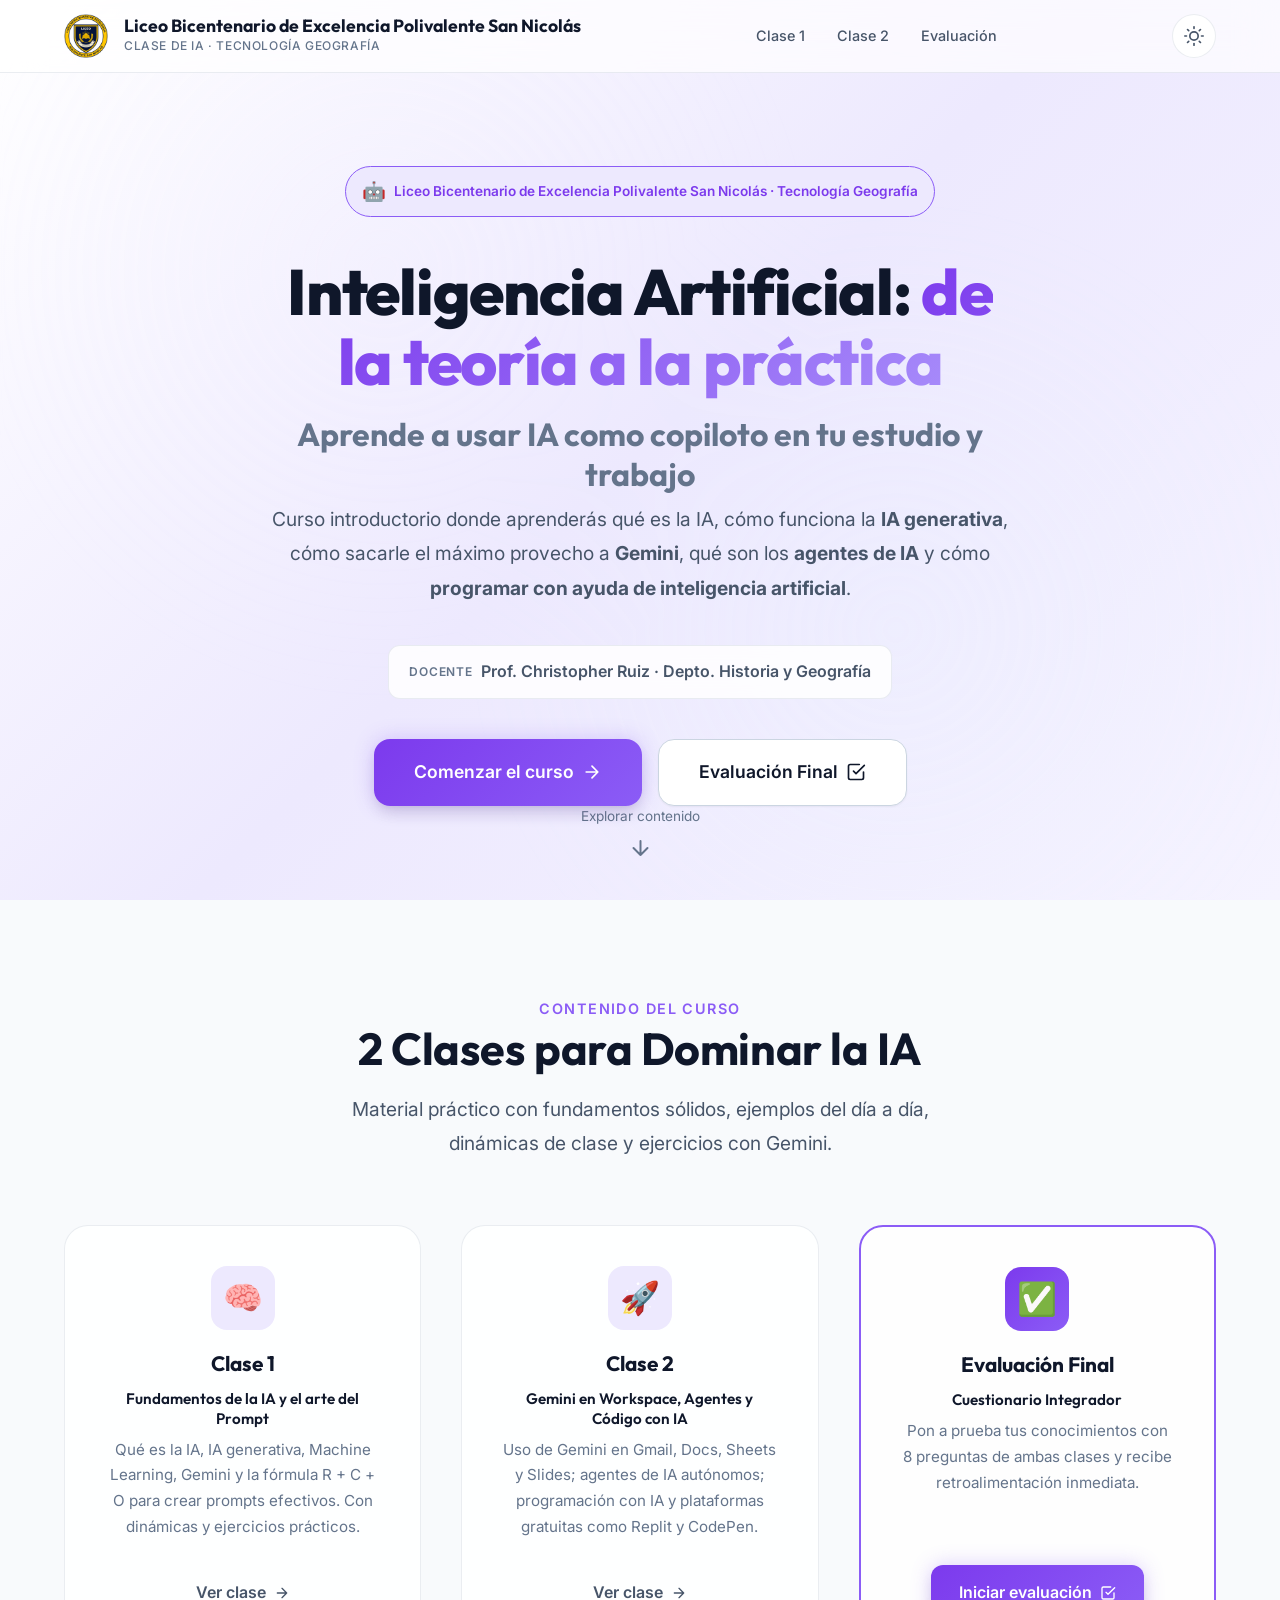
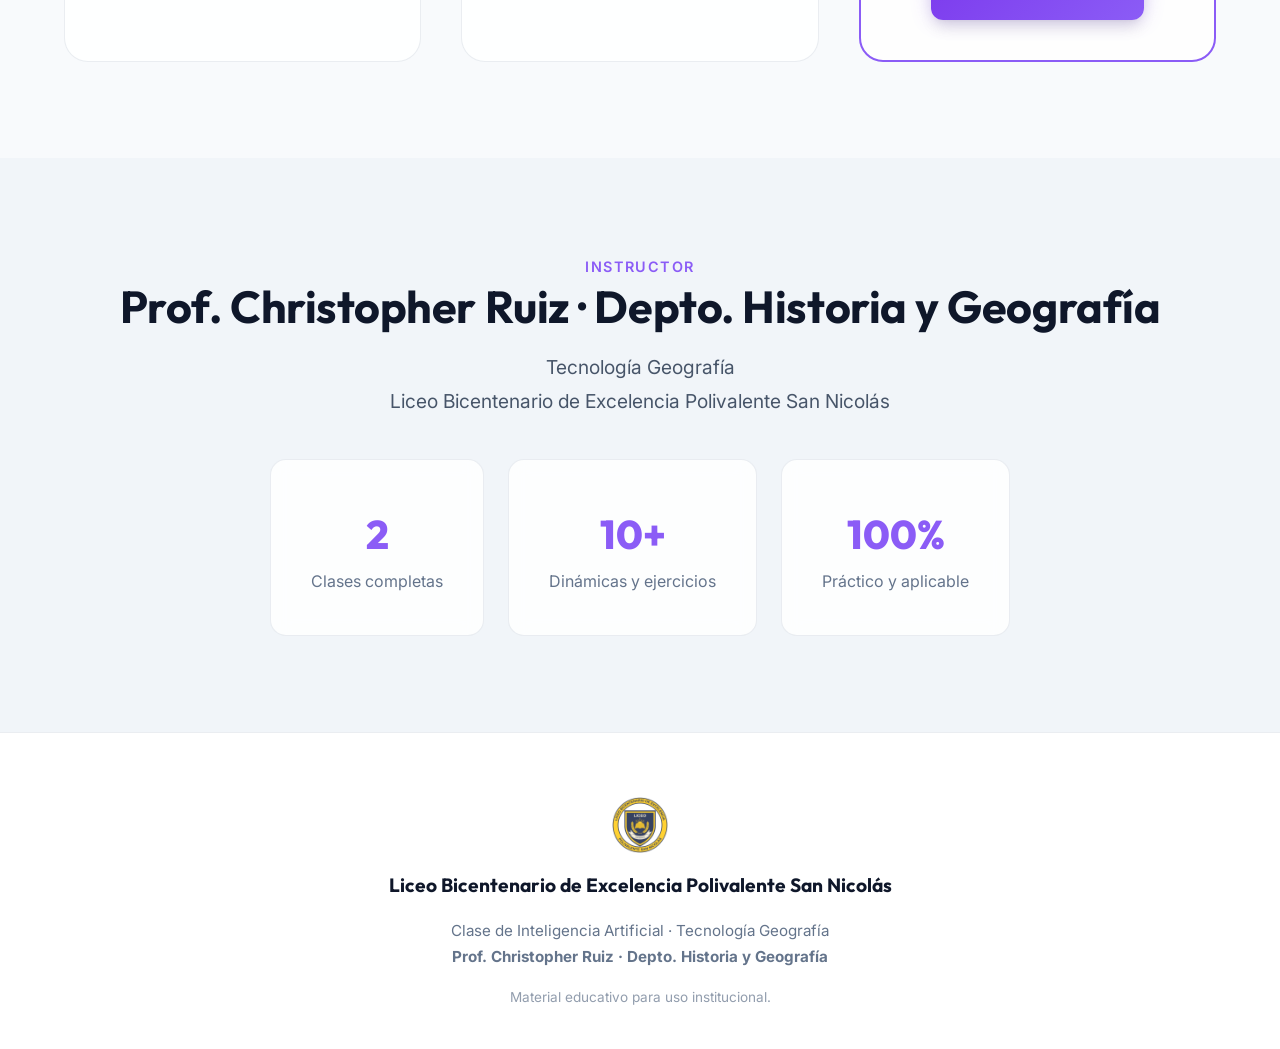
==== commit ba8ae27f: "Actualiza logo a logolpsn.png, nombre institucion y asignatura a Tecnologia Geografia - Depto Histor" ====
--- a/index.html
+++ b/index.html
@@ -3,8 +3,8 @@
 <head>
   <meta charset="UTF-8">
   <meta name="viewport" content="width=device-width, initial-scale=1.0">
-  <title>Introducción a la Inteligencia Artificial | Liceo San Nicolás</title>
-  <meta name="description" content="Curso introductorio de Inteligencia Artificial para Tecnología en Industria 4.0: IA generativa, Gemini, agentes de IA y programación con IA.">
+  <title>Introducción a la Inteligencia Artificial | Liceo Bicentenario de Excelencia Polivalente San Nicolás</title>
+  <meta name="description" content="Curso introductorio de Inteligencia Artificial para Tecnología Geografía: IA generativa, Gemini, agentes de IA y programación con IA.">
   <link rel="stylesheet" href="assets/css/main.css">
   <link rel="stylesheet" href="assets/css/animations.css">
 </head>
@@ -13,14 +13,10 @@
   <nav class="navbar" role="navigation" aria-label="Navegación principal">
     <div class="navbar-inner">
       <a href="index.html" class="navbar-brand">
-        <svg width="44" height="44" viewBox="0 0 24 24" fill="none" xmlns="http://www.w3.org/2000/svg" style="background: var(--accent-soft); border-radius: var(--radius-sm); padding: 8px;">
-          <path d="M12 2C6.48 2 2 6.48 2 12C2 17.52 6.48 22 12 22C17.52 22 22 17.52 22 12C22 6.48 17.52 2 12 2Z" stroke="var(--accent-dark)" stroke-width="1.5"/>
-          <path d="M12 7V17M7 12H17M9.5 9.5L14.5 14.5M14.5 9.5L9.5 14.5" stroke="var(--accent-dark)" stroke-width="1.5" stroke-linecap="round"/>
-          <circle cx="12" cy="12" r="2" fill="var(--accent-dark)"/>
-        </svg>
+        <img src="assets/images/logolpsn.png" alt="Logo Liceo Bicentenario de Excelencia Polivalente San Nicolás" width="44" height="44" style="border-radius: var(--radius-sm); object-fit: cover;">
         <div class="brand-text">
-          <span class="brand-name">Liceo San Nicolás</span>
-          <span class="brand-sub">Clase de IA · Tecn. en Industria 4.0</span>
+          <span class="brand-name">Liceo Bicentenario de Excelencia Polivalente San Nicolás</span>
+          <span class="brand-sub">Clase de IA · Tecnología Geografía</span>
         </div>
       </a>
 
@@ -48,7 +44,7 @@
     <div class="hero-content">
       <div class="hero-badge">
         <span style="font-size: 1.2rem;">🤖</span>
-        Liceo San Nicolás · Tecnología en Industria 4.0
+        Liceo Bicentenario de Excelencia Polivalente San Nicolás · Tecnología Geografía
       </div>
       <h1 class="hero-title display">
         Inteligencia Artificial: <span class="accent">de la teoría a la práctica</span>
@@ -61,7 +57,7 @@
       </p>
       <div class="hero-professor">
         <span class="label">Docente</span>
-        <span style="font-weight: 600;">Prof. Christopher Ruiz</span>
+        <span style="font-weight: 600;">Prof. Christopher Ruiz · Depto. Historia y Geografía</span>
       </div>
       <div class="hero-actions">
         <a href="#clases" class="btn btn-primary btn-lg btn-shimmer ripple">
@@ -136,10 +132,10 @@
     <div class="container">
       <div class="text-center reveal">
         <p class="body-lg" style="color: var(--accent); font-weight: 600; text-transform: uppercase; letter-spacing: 0.1em; font-size: 0.9rem;">Instructor</p>
-        <h2 class="heading-xl" style="margin-bottom: var(--space-md);">Prof. Christopher Ruiz</h2>
+        <h2 class="heading-xl" style="margin-bottom: var(--space-md);">Prof. Christopher Ruiz · Depto. Historia y Geografía</h2>
         <p class="body-lg" style="max-width: 600px; margin: 0 auto var(--space-xl);">
-          Tecnología en Industria 4.0<br>
-          Liceo San Nicolás
+          Tecnología Geografía<br>
+          Liceo Bicentenario de Excelencia Polivalente San Nicolás
         </p>
         <div style="display: flex; gap: var(--space-lg); justify-content: center; flex-wrap: wrap;">
           <div class="card" style="padding: var(--space-xl); text-align: center; min-width: 200px;">
@@ -163,15 +159,11 @@
   <footer class="footer">
     <div class="container">
       <div class="footer-inner">
-        <svg width="56" height="56" viewBox="0 0 24 24" fill="none" xmlns="http://www.w3.org/2000/svg" class="footer-logo" style="background: var(--accent-soft); border-radius: var(--radius-md); padding: 10px;">
-          <path d="M12 2C6.48 2 2 6.48 2 12C2 17.52 6.48 22 12 22C17.52 22 22 17.52 22 12C22 6.48 17.52 2 12 2Z" stroke="var(--accent-dark)" stroke-width="1.5"/>
-          <path d="M12 7V17M7 12H17M9.5 9.5L14.5 14.5M14.5 9.5L9.5 14.5" stroke="var(--accent-dark)" stroke-width="1.5" stroke-linecap="round"/>
-          <circle cx="12" cy="12" r="2" fill="var(--accent-dark)"/>
-        </svg>
-        <div class="footer-brand">Liceo San Nicolás</div>
+        <img src="assets/images/logolpsn.png" alt="Logo Liceo Bicentenario de Excelencia Polivalente San Nicolás" class="footer-logo" width="56" height="56" style="border-radius: var(--radius-md); object-fit: cover;">
+        <div class="footer-brand">Liceo Bicentenario de Excelencia Polivalente San Nicolás</div>
         <div class="footer-info">
-          Clase de Inteligencia Artificial · Tecnología en Industria 4.0<br>
-          <strong>Prof. Christopher Ruiz</strong>
+          Clase de Inteligencia Artificial · Tecnología Geografía<br>
+          <strong>Prof. Christopher Ruiz · Depto. Historia y Geografía</strong>
         </div>
         <div class="footer-credit">
           Material educativo para uso institucional.
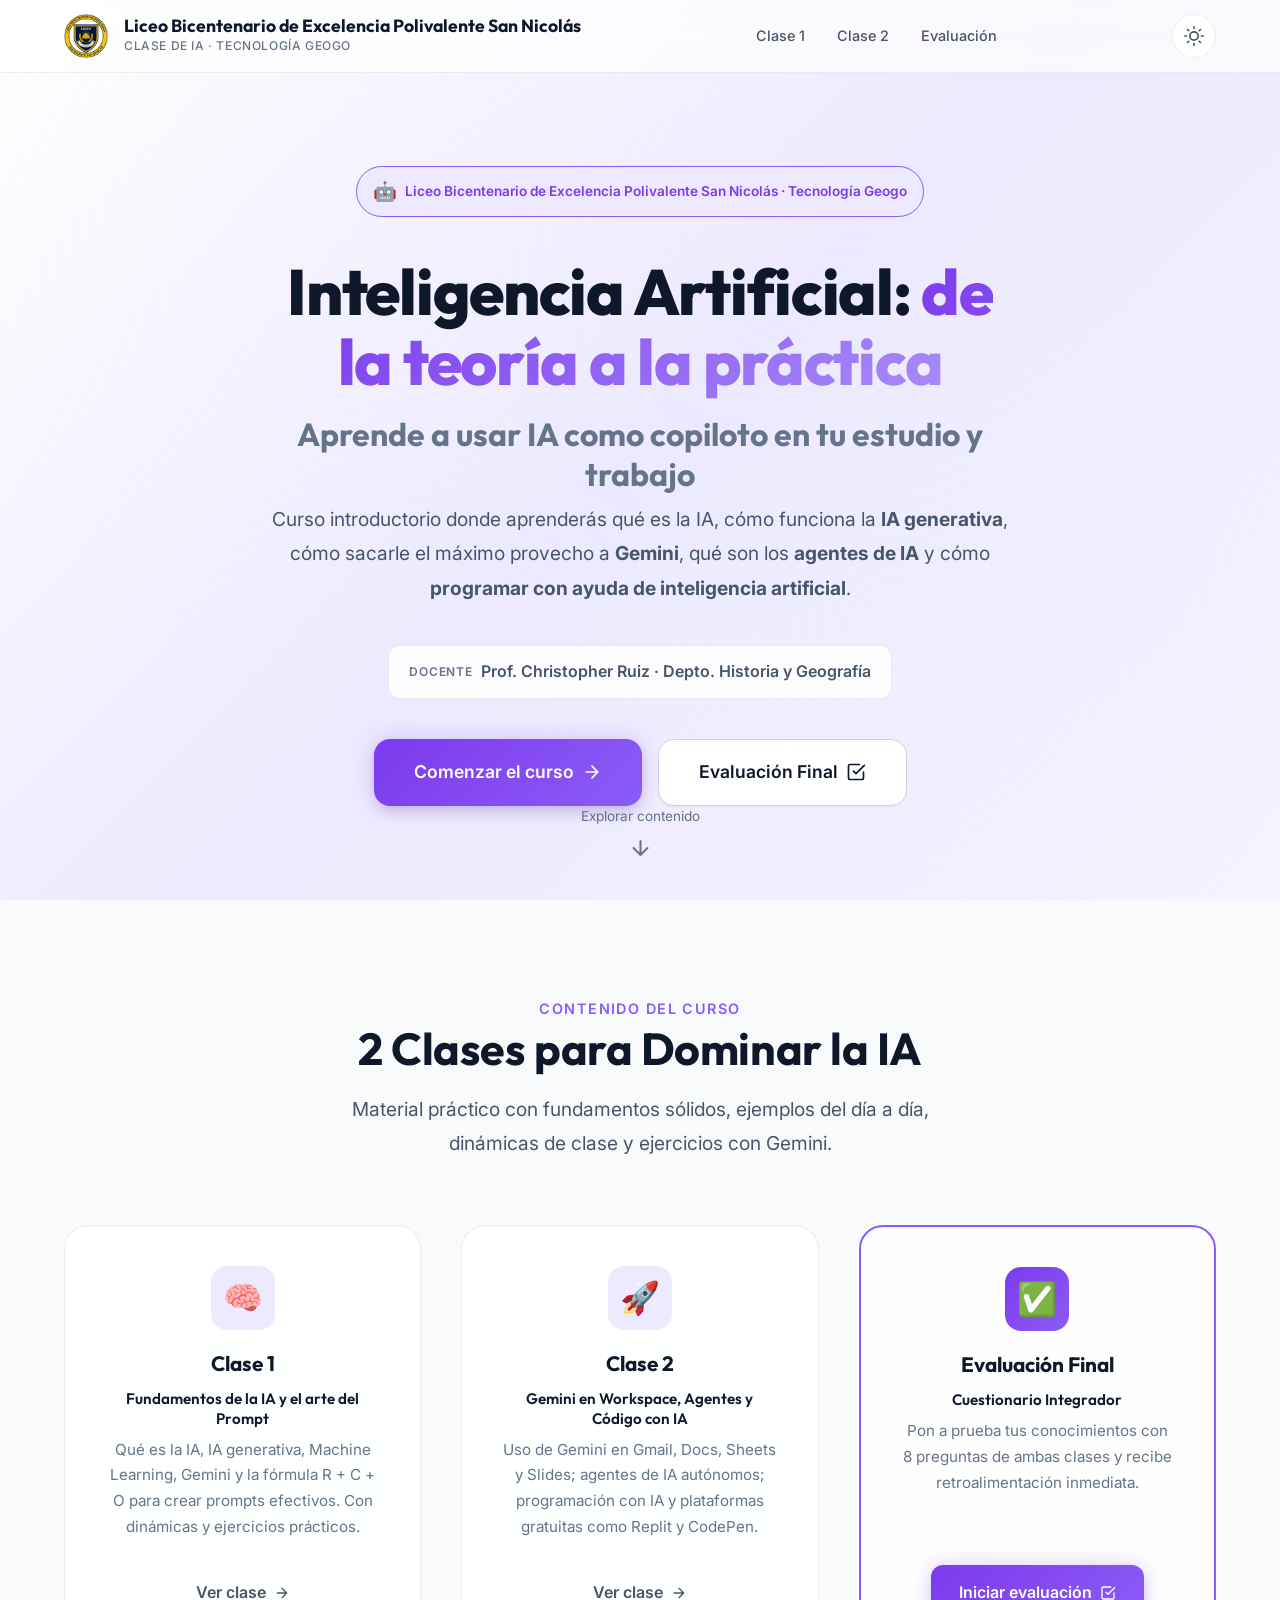
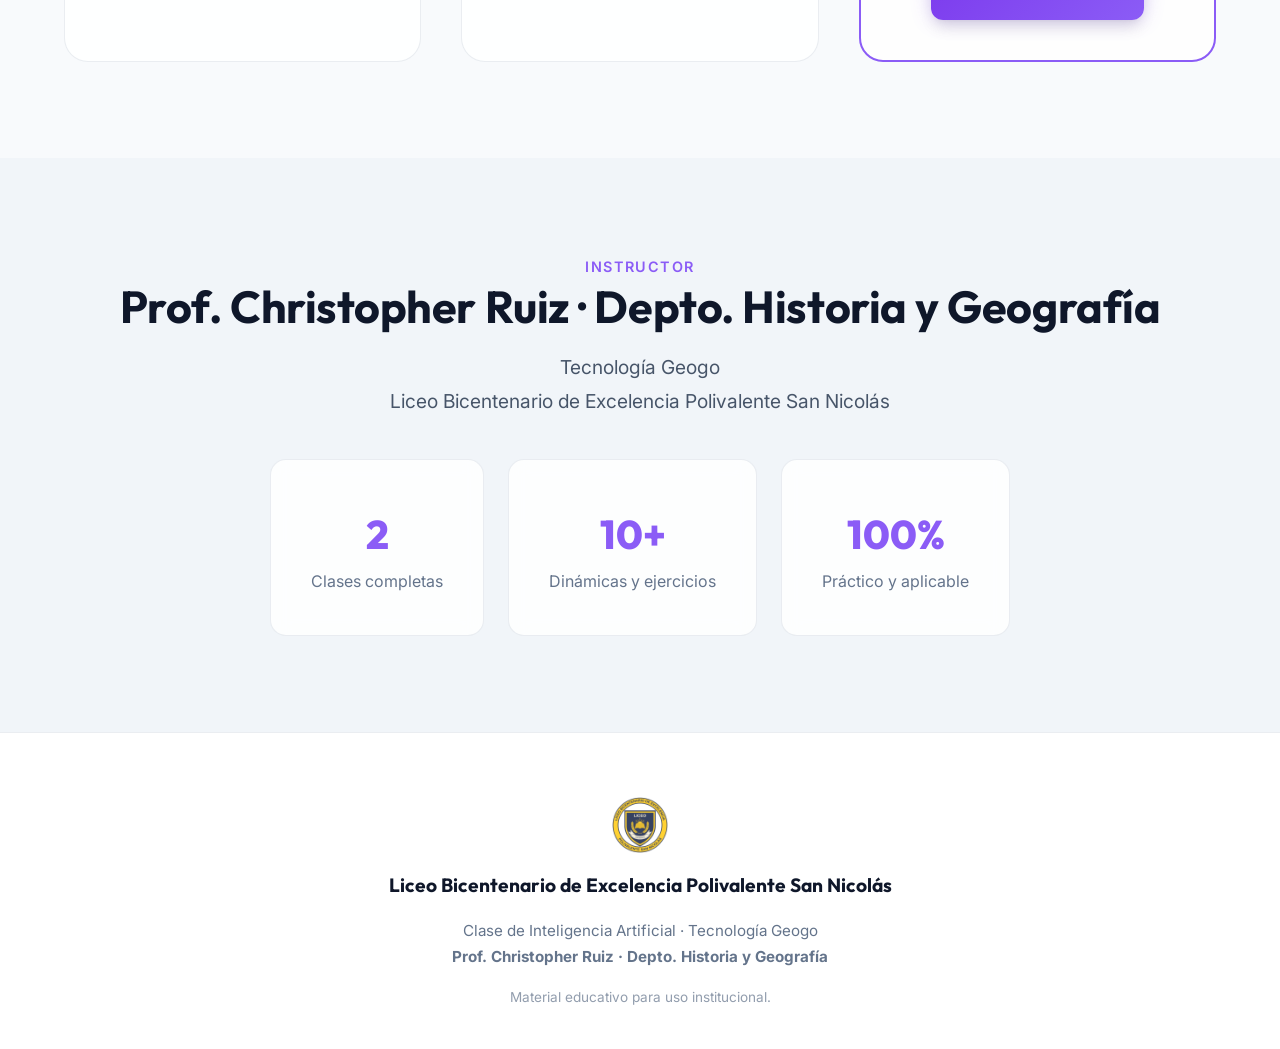
==== commit 16d07889: "Corrige nombre de asignatura: Tecnologia Geogo" ====
--- a/index.html
+++ b/index.html
@@ -4,7 +4,7 @@
   <meta charset="UTF-8">
   <meta name="viewport" content="width=device-width, initial-scale=1.0">
   <title>Introducción a la Inteligencia Artificial | Liceo Bicentenario de Excelencia Polivalente San Nicolás</title>
-  <meta name="description" content="Curso introductorio de Inteligencia Artificial para Tecnología Geografía: IA generativa, Gemini, agentes de IA y programación con IA.">
+  <meta name="description" content="Curso introductorio de Inteligencia Artificial para Tecnología Geogo: IA generativa, Gemini, agentes de IA y programación con IA.">
   <link rel="stylesheet" href="assets/css/main.css">
   <link rel="stylesheet" href="assets/css/animations.css">
 </head>
@@ -16,7 +16,7 @@
         <img src="assets/images/logolpsn.png" alt="Logo Liceo Bicentenario de Excelencia Polivalente San Nicolás" width="44" height="44" style="border-radius: var(--radius-sm); object-fit: cover;">
         <div class="brand-text">
           <span class="brand-name">Liceo Bicentenario de Excelencia Polivalente San Nicolás</span>
-          <span class="brand-sub">Clase de IA · Tecnología Geografía</span>
+          <span class="brand-sub">Clase de IA · Tecnología Geogo</span>
         </div>
       </a>
 
@@ -44,7 +44,7 @@
     <div class="hero-content">
       <div class="hero-badge">
         <span style="font-size: 1.2rem;">🤖</span>
-        Liceo Bicentenario de Excelencia Polivalente San Nicolás · Tecnología Geografía
+        Liceo Bicentenario de Excelencia Polivalente San Nicolás · Tecnología Geogo
       </div>
       <h1 class="hero-title display">
         Inteligencia Artificial: <span class="accent">de la teoría a la práctica</span>
@@ -134,7 +134,7 @@
         <p class="body-lg" style="color: var(--accent); font-weight: 600; text-transform: uppercase; letter-spacing: 0.1em; font-size: 0.9rem;">Instructor</p>
         <h2 class="heading-xl" style="margin-bottom: var(--space-md);">Prof. Christopher Ruiz · Depto. Historia y Geografía</h2>
         <p class="body-lg" style="max-width: 600px; margin: 0 auto var(--space-xl);">
-          Tecnología Geografía<br>
+          Tecnología Geogo<br>
           Liceo Bicentenario de Excelencia Polivalente San Nicolás
         </p>
         <div style="display: flex; gap: var(--space-lg); justify-content: center; flex-wrap: wrap;">
@@ -162,7 +162,7 @@
         <img src="assets/images/logolpsn.png" alt="Logo Liceo Bicentenario de Excelencia Polivalente San Nicolás" class="footer-logo" width="56" height="56" style="border-radius: var(--radius-md); object-fit: cover;">
         <div class="footer-brand">Liceo Bicentenario de Excelencia Polivalente San Nicolás</div>
         <div class="footer-info">
-          Clase de Inteligencia Artificial · Tecnología Geografía<br>
+          Clase de Inteligencia Artificial · Tecnología Geogo<br>
           <strong>Prof. Christopher Ruiz · Depto. Historia y Geografía</strong>
         </div>
         <div class="footer-credit">
